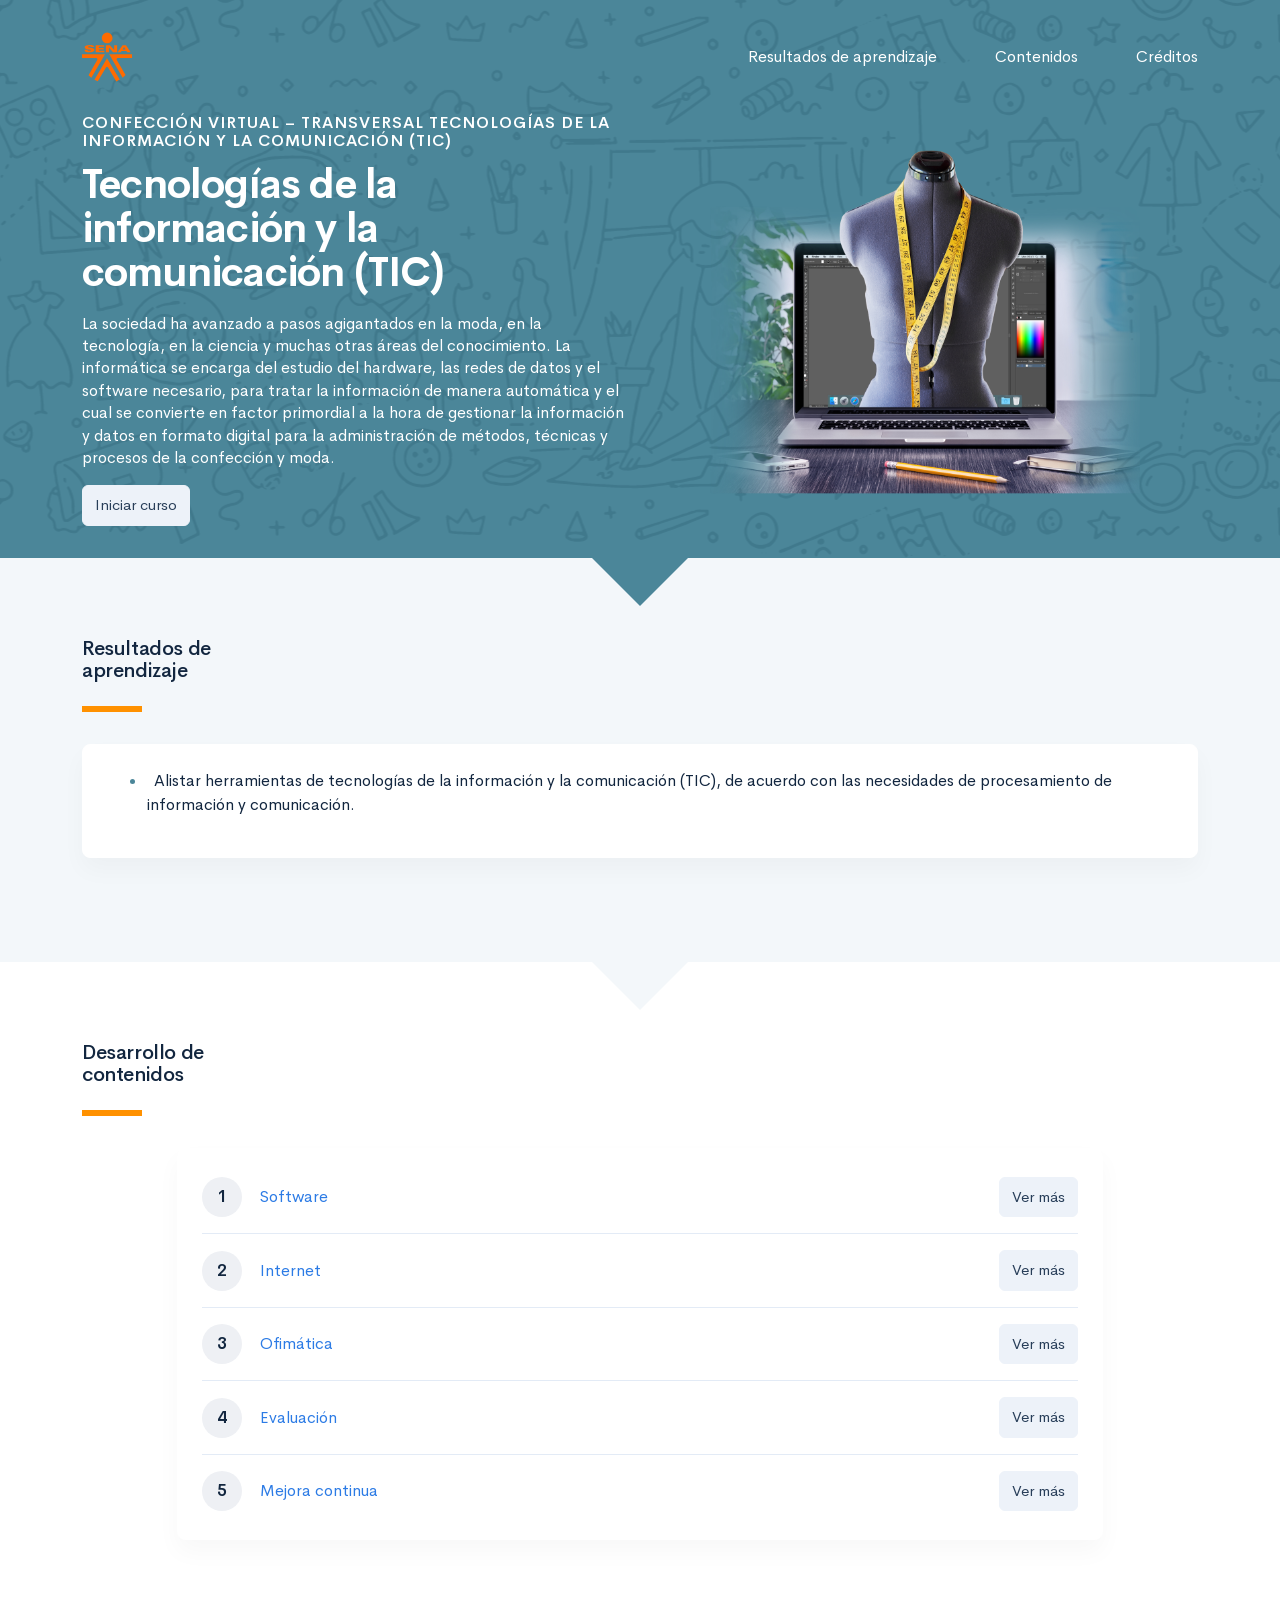
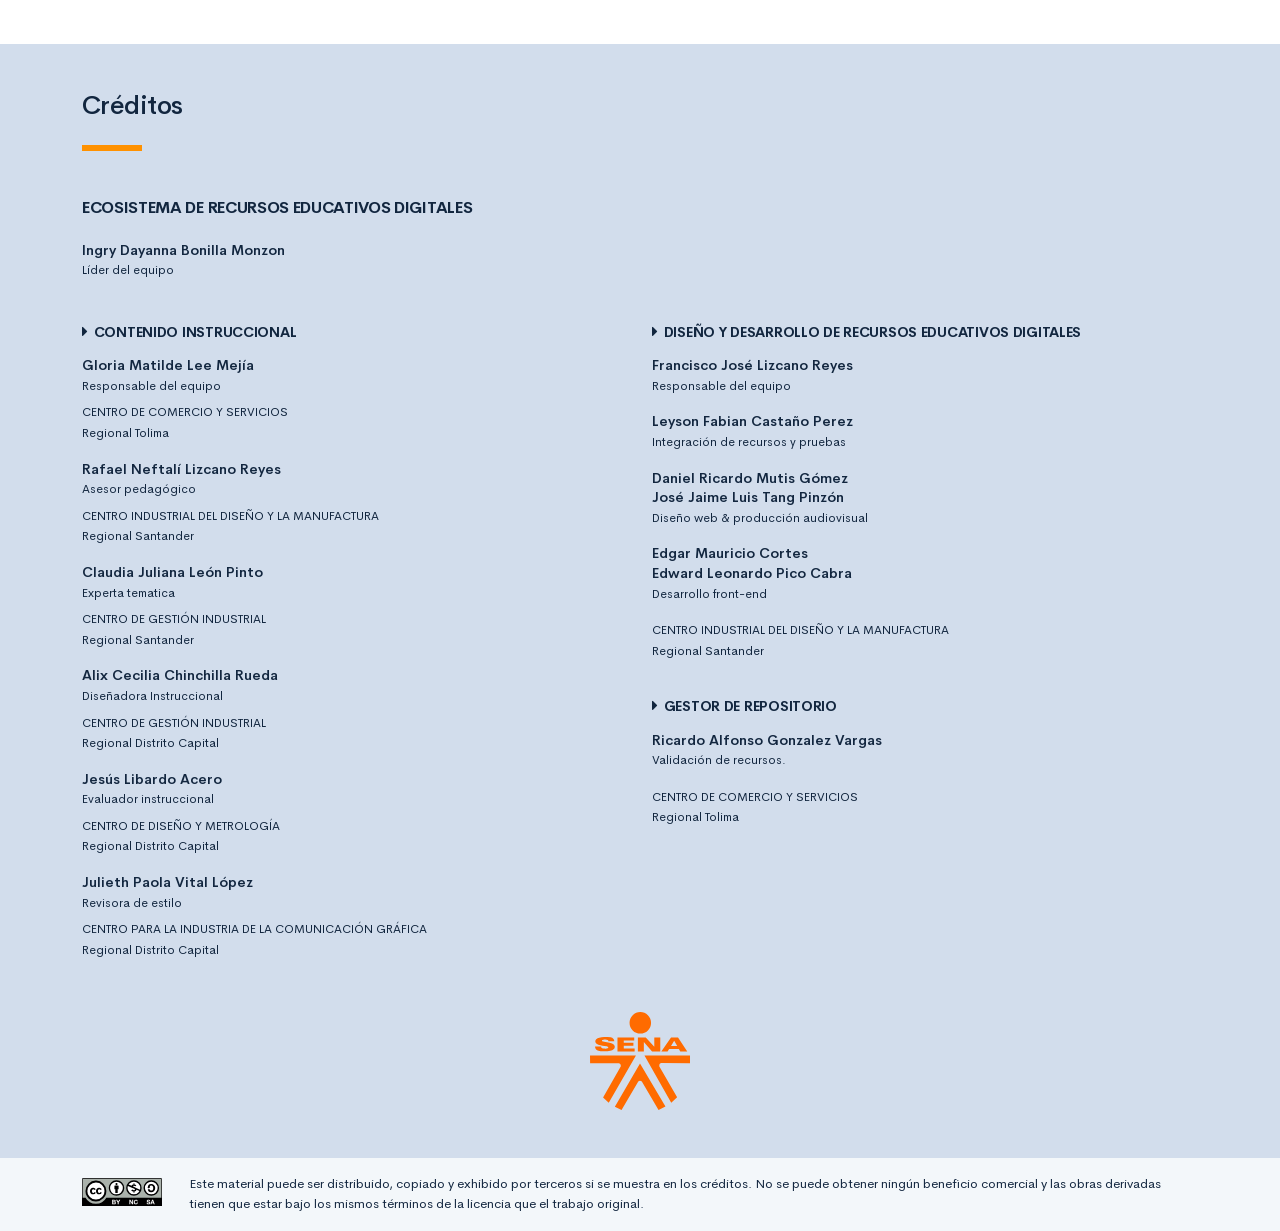
==== public/index.html @ 87447423 "Finaliza cargue de textos." ====
<!DOCTYPE html>
<html lang="es">
    <head>
        <meta charset="UTF-8">
        <meta name="viewport" content="width=device-width, user-scalable=no, initial-scale=1.0, maximum-scale=1.0, minimum-scale=1.0">
        <title>Tecnologías de la información y la comunicación (TIC).</title>
        <meta meta name="description" content="La sociedad ha avanzado a pasos agigantados en la moda, en la tecnología, en la ciencia y muchas otras áreas del conocimiento. La informática se encarga del estudio del hardware, las redes de datos y el software necesario, para tratar la información de manera automática y el cual se convierte en factor primordial a la hora de gestionar la información y datos en formato digital para la administración de métodos, técnicas y procesos de la confección y moda.">
        <link rel="icon" type="image/svg+xml" href="assets/images/logos/senaLogo.svg">
        <link rel="stylesheet" href="assets/fonts/feather/feather.css">
        <link rel="stylesheet" href="assets/fonts/fontawesome/css/font-awesome.css">
        <link href="assets/css/fancybox.css" rel="stylesheet">
        <link href="assets/css/animate.css" rel="stylesheet">
        <link rel="stylesheet" href="assets/css/main.css">
    </head>
    <body class="theme-dark page-header-textura" id="page-home">
        <header class="curso-presentacion page-header" id="CursoPresentacion">
            <div class="page-textura">
                <div class="container">
                    <div class="curso-topbar justify-content-center justify-content-md-between"><a class="curso-topbar__logo"><svg xmlns="http://www.w3.org/2000/svg" width="168.273" height="164.177" viewBox="0 0 168.273 164.177">
                                <path id="SENA_LOGO" data-name="SENA LOGO" d="M85.349,1a18.09,18.09,0,1,0,18.09,18.09h0A18.1,18.1,0,0,0,85.349,1ZM25.617,42.983a33.722,33.722,0,0,0-9.386,1.024,11.156,11.156,0,0,0-5.12,2.56A5.346,5.346,0,0,0,10.086,52.2c.683,1.707,2.56,2.9,4.608,3.584,4.437,1.536,9.386,1.877,13.994,2.731a5.1,5.1,0,0,1,2.389,1.024,1.369,1.369,0,0,1-.683,2.048,9.146,9.146,0,0,1-5.291.683A8.354,8.354,0,0,1,20.5,61.244a1.962,1.962,0,0,1-.853-2.389H9.233A7.663,7.663,0,0,0,10.6,63.463a7.59,7.59,0,0,0,4.267,2.389A28.541,28.541,0,0,0,23.4,66.876,52.426,52.426,0,0,0,35,66.023a11.043,11.043,0,0,0,5.8-2.9,5.358,5.358,0,0,0-1.365-8.533,21.267,21.267,0,0,0-5.8-2.048c-3.072-.683-5.973-1.024-9.045-1.536a9.114,9.114,0,0,1-3.072-.853,1.226,1.226,0,0,1,0-2.219,9.369,9.369,0,0,1,4.437-.683,10.554,10.554,0,0,1,4.608.853A1.877,1.877,0,0,1,31.59,49.81h9.9a5.669,5.669,0,0,0-1.195-3.584A8.875,8.875,0,0,0,35.515,43.5c-3.584-.341-6.827-.512-9.9-.512Zm21.333.683V67.217H75.792V62.1H57.531V57.489H73.744V52.54H57.531V48.786H75.109v-5.12Zm47.615,0H81.253V67.217H91.322V51.346l13.824,15.872h13.824V43.666H108.9v15.7Zm42.495,0L120.676,67.217h10.581l2.56-4.267H150.2l2.389,4.267h11.776l-15.53-23.551ZM142.35,49.3l5.12,8.533h-10.41ZM.7,74.044l.171,12.8L49,86.673c2.389.512,3.925,2.048,3.413,5.8l-29.7,51.711,9.557,9.045L78.01,74.044Zm91.646,0L137.4,152.89l9.9-8.874L117.433,92.3c-.512-3.584.853-5.291,3.413-5.8l48.127.171V74.044ZM84.837,87.185,42.512,159.546l11.264,5.461,28.159-47.615a4.283,4.283,0,0,1,2.9-1.195,4.681,4.681,0,0,1,3.072,1.195l28.159,47.786,11.605-5.973Z" transform="translate(-0.7 -1)" fill="#FF6B00" />
                            </svg>
                        </a><a class="curso-topbar__menubar collapsed btn-menu-responsive d-none" data-toggle="collapse" href="#curso-topbar__nav" aria-expanded="false"><span></span><span></span><span></span></a>
                        <nav class="curso-topbar__nav collapse show d-none d-md-block" id="curso-topbar__nav">
                            <ul class="curso-topbar__list">
                                <li class="curso-topbar__item"><a class="curso-topbar__link" href="#ResultadosAprendizaje"><span class="text-white">Resultados de aprendizaje</span></a></li>
                                <li class="curso-topbar__item"><a class="curso-topbar__link" href="#IndiceTematico"><span class="text-white">Contenidos</span></a></li>
                                <li class="curso-topbar__item"><a class="curso-topbar__link" href="#Creditos"><span class="text-white">Créditos</span></a></li>
                            </ul>
                        </nav>
                    </div>
                    <!--include includes/page-home_header.pug                -->
                    <div class="curso-portada">
                        <div class="row align-items-center">
                            <div class="col-12 col-lg-6">
                                <h3 class="curso-subtitulo" id="curso-titulo-componente">Confección virtual – Transversal Tecnologías de la Información y la Comunicación (TIC)</h3>
                                <h1 class="curso-titulo" id="curso-titulo-tema">Tecnologías de la información y la comunicación (TIC)</h1>
                                <div class="brand-line-primaryOrientar"></div>
                                <p class="curso-descripcion">La sociedad ha avanzado a pasos agigantados en la moda, en la tecnología, en la ciencia y muchas otras áreas del conocimiento. La informática se encarga del estudio del hardware, las redes de datos y el software necesario, para tratar la información de manera automática y el cual se convierte en factor primordial a la hora de gestionar la información y datos en formato digital para la administración de métodos, técnicas y procesos de la confección y moda. </p><a class="curso-btn-iniciar btn btn-light" href="main.html"><span>Iniciar curso</span></a>
                            </div>
                            <div class="col-12 col-lg-6 text-center">
                                <div class="d-none d-lg-block"><img class="curso-imagen" src="assets/images/header/header_media.png" /></div>
                            </div>
                        </div>
                    </div>
                </div>
            </div>
        </header>
        <section class="curso-resultados section bg-base-light" id="ResultadosAprendizaje">
            <div class="container">
                <h2> Resultados de <br>aprendizaje</h2>
                <div class="brand-line-primary"></div>
                <div class="card resultado-item">
                    <div class="card-body">
                        <ul class="bg-color-dark">
                            <li> <span>Alistar herramientas de tecnologías de la información y la comunicación (TIC), de acuerdo con las necesidades de procesamiento de información y comunicación. </span></li>
                        </ul>
                    </div>
                </div>
            </div>
        </section>
        <section class="curso-indice-tematico section" id="IndiceTematico">
            <div class="container">
                <h2>Desarrollo de <br>contenidos</h2>
                <div class="brand-line-primary"></div>
                <div class="row justify-content-center">
                    <div class="col-12 col-sm-10">
                        <div class="card wow flipInX" data-wow-delay=".4s">
                            <div class="card-body">
                                <ul class="list-group list-group-flush list my-n3 nav-temas">
                                    <li class="list-group-item nav-tema-item">
                                        <div class="row align-items-center">
                                            <div class="col-auto">
                                                <div class="avatar avatar-sm"><span class="nav-tema-item__icon avatar-title font-size-lg bg-secondary-soft rounded-circle text-primary font-weight-bold">1</span></div>
                                            </div>
                                            <div class="col ml-n2"><span class="nav-tema-item__titulo"> <a href="main.html#page/software/">Software</a></span></div>
                                            <div class="col-auto"> <a class="btn btn-light nav-tema-item__btn" href="main.html#page/software/">Ver más</a></div>
                                        </div>
                                    </li>
                                    <li class="list-group-item nav-tema-item">
                                        <div class="row align-items-center">
                                            <div class="col-auto">
                                                <div class="avatar avatar-sm"><span class="nav-tema-item__icon avatar-title font-size-lg bg-secondary-soft rounded-circle text-primary font-weight-bold">2</span></div>
                                            </div>
                                            <div class="col ml-n2"><span class="nav-tema-item__titulo"> <a href="main.html#page/internet/">Internet</a></span></div>
                                            <div class="col-auto"> <a class="btn btn-light nav-tema-item__btn" href="main.html#page/internet/">Ver más</a></div>
                                        </div>
                                    </li>
                                    <li class="list-group-item nav-tema-item">
                                        <div class="row align-items-center">
                                            <div class="col-auto">
                                                <div class="avatar avatar-sm"><span class="nav-tema-item__icon avatar-title font-size-lg bg-secondary-soft rounded-circle text-primary font-weight-bold">3</span></div>
                                            </div>
                                            <div class="col ml-n2"><span class="nav-tema-item__titulo"> <a href="main.html#page/ofimatica/">Ofimática</a></span></div>
                                            <div class="col-auto"> <a class="btn btn-light nav-tema-item__btn" href="main.html#page/ofimatica/">Ver más</a></div>
                                        </div>
                                    </li>
                                    <li class="list-group-item nav-tema-item">
                                        <div class="row align-items-center">
                                            <div class="col-auto">
                                                <div class="avatar avatar-sm"><span class="nav-tema-item__icon avatar-title font-size-lg bg-secondary-soft rounded-circle text-primary font-weight-bold">4</span></div>
                                            </div>
                                            <div class="col ml-n2"><span class="nav-tema-item__titulo"> <a href="main.html#page/evaluacion/">Evaluación</a></span></div>
                                            <div class="col-auto"> <a class="btn btn-light nav-tema-item__btn" href="main.html#page/evaluacion/">Ver más</a></div>
                                        </div>
                                    </li>
                                    <li class="list-group-item nav-tema-item">
                                        <div class="row align-items-center">
                                            <div class="col-auto">
                                                <div class="avatar avatar-sm"><span class="nav-tema-item__icon avatar-title font-size-lg bg-secondary-soft rounded-circle text-primary font-weight-bold">5</span></div>
                                            </div>
                                            <div class="col ml-n2"><span class="nav-tema-item__titulo"> <a href="main.html#page/mejora/">Mejora continua</a></span></div>
                                            <div class="col-auto"> <a class="btn btn-light nav-tema-item__btn" href="main.html#page/mejora/">Ver más</a></div>
                                        </div>
                                    </li>
                                </ul>
                            </div>
                        </div>
                    </div>
                </div>
            </div>
        </section>
        <footer class="footer" id="Creditos">
            <div class="container">
                <h1>Créditos</h1>
                <div class="brand-line-primary"></div>
                <div class="row">
                    <div class="col-12 col-md-5">
                        <h3 class="footer-subtitulo mb-4">ECOSISTEMA DE RECURSOS EDUCATIVOS DIGITALES</h3>
                        <p class="footer-texto mb-2"><strong>Ingry Dayanna Bonilla Monzon</strong><br /><span class="text-small">Líder del equipo</span></p>
                    </div>
                </div>
                <div class="row mt-5">
                    <div class="col-12 col-md-6">
                        <h4 class="footer-subtitulo-2 mt-0">
                            <div class="fa fa-caret-right mr-2"></div>Contenido Instruccional
                        </h4>
                        <p class="footer-texto mb-2"><strong>Gloria Matilde Lee Mejía </strong><br /><span class="text-small">Responsable del equipo</span></p>
                        <p class="footer-texto"><span class="text-small text-uppercase">Centro de Comercio y Servicios</span><br /><span class="text-small">Regional Tolima</span></p>
                        <p class="footer-texto mb-2"><strong>Rafael Neftalí Lizcano Reyes</strong><br /><span class="text-small">Asesor pedagógico<br /></span></p>
                        <p class="footer-texto"><span class="text-small text-uppercase">CENTRO INDUSTRIAL DEL DISEÑO Y LA MANUFACTURA</span><br /><span class="text-small">Regional Santander</span></p>
                        <p class="footer-texto mb-2"><strong>Claudia Juliana León Pinto</strong><br /><span class="text-small">Experta tematica<br /></span></p>
                        <p class="footer-texto"><span class="text-small text-uppercase">Centro de Gestión Industrial</span><br /><span class="text-small">Regional Santander</span></p>
                        <p class="footer-texto mb-2"><strong>Alix Cecilia Chinchilla Rueda</strong><br /><span class="text-small">Diseñadora Instruccional <br /></span></p>
                        <p class="footer-texto"><span class="text-small text-uppercase">Centro de Gestión Industrial</span><br /><span class="text-small">Regional Distrito Capital</span></p>
                        <p class="footer-texto mb-2"><strong>Jesús Libardo Acero</strong><br /><span class="text-small">Evaluador instruccional<br /></span></p>
                        <p class="footer-texto"><span class="text-small text-uppercase">Centro de Diseño y metrología</span><br /><span class="text-small">Regional Distrito Capital</span></p>
                        <p class="footer-texto mb-2"><strong>Julieth Paola Vital López</strong><br /><span class="text-small">Revisora de estilo<br /></span></p>
                        <p class="footer-texto"><span class="text-small text-uppercase">Centro para la Industria de la Comunicación Gráfica</span><br /><span class="text-small">Regional Distrito Capital</span></p>
                    </div>
                    <div class="col-12 col-md-6">
                        <h4 class="footer-subtitulo-2 mt-0">
                            <div class="fa fa-caret-right mr-2"></div>Diseño y desarrollo de recursos educativos digitales
                        </h4>
                        <p class="footer-texto"><strong>Francisco José Lizcano Reyes </strong><br /><span class="text-small">Responsable del equipo<br /></span></p>
                        <p class="footer-texto"><strong>Leyson Fabian Castaño Perez</strong><br /><span class="text-small">Integración de recursos y pruebas<br /></span></p>
                        <p class="footer-texto"><strong>Daniel Ricardo Mutis Gómez</strong><br />
                            <strong>José Jaime Luis Tang Pinzón</strong><br /><span class="text-small">Diseño web & producción audiovisual<br /></span></p>
                        <p class="footer-texto"><strong>Edgar Mauricio Cortes</strong><br />
                            <strong>Edward Leonardo Pico Cabra</strong><br /><span class="text-small">Desarrollo front-end<br /></span></p>
                        <p class="footer-texto"><span class="text-small text-uppercase">CENTRO INDUSTRIAL DEL DISEÑO Y LA MANUFACTURA</span><br /><span class="text-small">Regional Santander</span></p>
                        <h4 class="footer-subtitulo-2 mt-5">
                            <div class="fa fa-caret-right mr-2"></div>Gestor de repositorio
                        </h4>
                        <p class="footer-texto"><strong>Ricardo Alfonso Gonzalez Vargas</strong><br /><span class="text-small">Validación de recursos.<br /></span></p>
                        <p class="footer-texto"><span class="text-small text-uppercase">Centro de comercio y servicios</span><br /><span class="text-small">Regional Tolima</span></p>
                    </div>
                </div>
                <div class="row justify-content-center align-items-center mt-5"><img src="assets/images/logos/senaLogo.svg" style="max-width:100px" /></div>
            </div>
        </footer>
        <section id="cc">
            <div class="container">
                <div class="d-flex flex-column flex-sm-row"><span class="pr-3"><i class="icon cc"></i></span><span>Este material puede ser distribuido, copiado y exhibido por terceros si se muestra en los créditos. No se puede obtener ningún beneficio comercial y las obras derivadas tienen que estar bajo los mismos términos de la licencia que el trabajo original.</span></div>
            </div>
        </section>
        <script src="assets/js/vendor.js"></script>
        <script src="assets/js/global.js"> </script>
        <script src="assets/js/pages.js"></script>
    </body>
</html>
---- public/assets/fonts/feather/feather.css ----
@font-face {
  font-family: 'Feather';
  src:
    url('fonts/Feather.ttf?sdxovp') format('truetype'),
    url('fonts/Feather.woff?sdxovp') format('woff'),
    url('fonts/Feather.svg?sdxovp#Feather') format('svg');
  font-weight: normal;
  font-style: normal;
}

.fe {
  /* use !important to prevent issues with browser extensions that change fonts */
  font-family: 'Feather' !important;
  speak: none;
  font-style: normal;
  font-weight: normal;
  font-variant: normal;
  text-transform: none;
  line-height: 1;

  /* Better Font Rendering =========== */
  -webkit-font-smoothing: antialiased;
  -moz-osx-font-smoothing: grayscale;
}

.fe-activity:before {
  content: "\e900";
}
.fe-airplay:before {
  content: "\e901";
}
.fe-alert-circle:before {
  content: "\e902";
}
.fe-alert-octagon:before {
  content: "\e903";
}
.fe-alert-triangle:before {
  content: "\e904";
}
.fe-align-center:before {
  content: "\e905";
}
.fe-align-justify:before {
  content: "\e906";
}
.fe-align-left:before {
  content: "\e907";
}
.fe-align-right:before {
  content: "\e908";
}
.fe-anchor:before {
  content: "\e909";
}
.fe-aperture:before {
  content: "\e90a";
}
.fe-archive:before {
  content: "\e90b";
}
.fe-arrow-down:before {
  content: "\e90c";
}
.fe-arrow-down-circle:before {
  content: "\e90d";
}
.fe-arrow-down-left:before {
  content: "\e90e";
}
.fe-arrow-down-right:before {
  content: "\e90f";
}
.fe-arrow-left:before {
  content: "\e910";
}
.fe-arrow-left-circle:before {
  content: "\e911";
}
.fe-arrow-right:before {
  content: "\e912";
}
.fe-arrow-right-circle:before {
  content: "\e913";
}
.fe-arrow-up:before {
  content: "\e914";
}
.fe-arrow-up-circle:before {
  content: "\e915";
}
.fe-arrow-up-left:before {
  content: "\e916";
}
.fe-arrow-up-right:before {
  content: "\e917";
}
.fe-at-sign:before {
  content: "\e918";
}
.fe-award:before {
  content: "\e919";
}
.fe-bar-chart:before {
  content: "\e91a";
}
.fe-bar-chart-2:before {
  content: "\e91b";
}
.fe-battery:before {
  content: "\e91c";
}
.fe-battery-charging:before {
  content: "\e91d";
}
.fe-bell:before {
  content: "\e91e";
}
.fe-bell-off:before {
  content: "\e91f";
}
.fe-bluetooth:before {
  content: "\e920";
}
.fe-bold:before {
  content: "\e921";
}
.fe-book:before {
  content: "\e922";
}
.fe-book-open:before {
  content: "\e923";
}
.fe-bookmark:before {
  content: "\e924";
}
.fe-box:before {
  content: "\e925";
}
.fe-briefcase:before {
  content: "\e926";
}
.fe-calendar:before {
  content: "\e927";
}
.fe-camera:before {
  content: "\e928";
}
.fe-camera-off:before {
  content: "\e929";
}
.fe-cast:before {
  content: "\e92a";
}
.fe-check:before {
  content: "\e92b";
}
.fe-check-circle:before {
  content: "\e92c";
}
.fe-check-square:before {
  content: "\e92d";
}
.fe-chevron-down:before {
  content: "\e92e";
}
.fe-chevron-left:before {
  content: "\e92f";
}
.fe-chevron-right:before {
  content: "\e930";
}
.fe-chevron-up:before {
  content: "\e931";
}
.fe-chevrons-down:before {
  content: "\e932";
}
.fe-chevrons-left:before {
  content: "\e933";
}
.fe-chevrons-right:before {
  content: "\e934";
}
.fe-chevrons-up:before {
  content: "\e935";
}
.fe-chrome:before {
  content: "\e936";
}
.fe-circle:before {
  content: "\e937";
}
.fe-clipboard:before {
  content: "\e938";
}
.fe-clock:before {
  content: "\e939";
}
.fe-cloud:before {
  content: "\e93a";
}
.fe-cloud-drizzle:before {
  content: "\e93b";
}
.fe-cloud-lightning:before {
  content: "\e93c";
}
.fe-cloud-off:before {
  content: "\e93d";
}
.fe-cloud-rain:before {
  content: "\e93e";
}
.fe-cloud-snow:before {
  content: "\e93f";
}
.fe-code:before {
  content: "\e940";
}
.fe-codepen:before {
  content: "\e941";
}
.fe-command:before {
  content: "\e942";
}
.fe-compass:before {
  content: "\e943";
}
.fe-copy:before {
  content: "\e944";
}
.fe-corner-down-left:before {
  content: "\e945";
}
.fe-corner-down-right:before {
  content: "\e946";
}
.fe-corner-left-down:before {
  content: "\e947";
}
.fe-corner-left-up:before {
  content: "\e948";
}
.fe-corner-right-down:before {
  content: "\e949";
}
.fe-corner-right-up:before {
  content: "\e94a";
}
.fe-corner-up-left:before {
  content: "\e94b";
}
.fe-corner-up-right:before {
  content: "\e94c";
}
.fe-cpu:before {
  content: "\e94d";
}
.fe-credit-card:before {
  content: "\e94e";
}
.fe-crop:before {
  content: "\e94f";
}
.fe-crosshair:before {
  content: "\e950";
}
.fe-database:before {
  content: "\e951";
}
.fe-delete:before {
  content: "\e952";
}
.fe-disc:before {
  content: "\e953";
}
.fe-dollar-sign:before {
  content: "\e954";
}
.fe-download:before {
  content: "\e955";
}
.fe-download-cloud:before {
  content: "\e956";
}
.fe-droplet:before {
  content: "\e957";
}
.fe-edit:before {
  content: "\e958";
}
.fe-edit-2:before {
  content: "\e959";
}
.fe-edit-3:before {
  content: "\e95a";
}
.fe-external-link:before {
  content: "\e95b";
}
.fe-eye:before {
  content: "\e95c";
}
.fe-eye-off:before {
  content: "\e95d";
}
.fe-facebook:before {
  content: "\e95e";
}
.fe-fast-forward:before {
  content: "\e95f";
}
.fe-feather:before {
  content: "\e960";
}
.fe-file:before {
  content: "\e961";
}
.fe-file-minus:before {
  content: "\e962";
}
.fe-file-plus:before {
  content: "\e963";
}
.fe-file-text:before {
  content: "\e964";
}
.fe-film:before {
  content: "\e965";
}
.fe-filter:before {
  content: "\e966";
}
.fe-flag:before {
  content: "\e967";
}
.fe-folder:before {
  content: "\e968";
}
.fe-folder-minus:before {
  content: "\e969";
}
.fe-folder-plus:before {
  content: "\e96a";
}
.fe-gift:before {
  content: "\e96b";
}
.fe-git-branch:before {
  content: "\e96c";
}
.fe-git-commit:before {
  content: "\e96d";
}
.fe-git-merge:before {
  content: "\e96e";
}
.fe-git-pull-request:before {
  content: "\e96f";
}
.fe-github:before {
  content: "\e970";
}
.fe-gitlab:before {
  content: "\e971";
}
.fe-globe:before {
  content: "\e972";
}
.fe-grid:before {
  content: "\e973";
}
.fe-hard-drive:before {
  content: "\e974";
}
.fe-hash:before {
  content: "\e975";
}
.fe-headphones:before {
  content: "\e976";
}
.fe-heart:before {
  content: "\e977";
}
.fe-help-circle:before {
  content: "\e978";
}
.fe-home:before {
  content: "\e979";
}
.fe-image:before {
  content: "\e97a";
}
.fe-inbox:before {
  content: "\e97b";
}
.fe-info:before {
  content: "\e97c";
}
.fe-instagram:before {
  content: "\e97d";
}
.fe-italic:before {
  content: "\e97e";
}
.fe-layers:before {
  content: "\e97f";
}
.fe-layout:before {
  content: "\e980";
}
.fe-life-buoy:before {
  content: "\e981";
}
.fe-link:before {
  content: "\e982";
}
.fe-link-2:before {
  content: "\e983";
}
.fe-linkedin:before {
  content: "\e984";
}
.fe-list:before {
  content: "\e985";
}
.fe-loader:before {
  content: "\e986";
}
.fe-lock:before {
  content: "\e987";
}
.fe-log-in:before {
  content: "\e988";
}
.fe-log-out:before {
  content: "\e989";
}
.fe-mail:before {
  content: "\e98a";
}
.fe-map:before {
  content: "\e98b";
}
.fe-map-pin:before {
  content: "\e98c";
}
.fe-maximize:before {
  content: "\e98d";
}
.fe-maximize-2:before {
  content: "\e98e";
}
.fe-menu:before {
  content: "\e98f";
}
.fe-message-circle:before {
  content: "\e990";
}
.fe-message-square:before {
  content: "\e991";
}
.fe-mic:before {
  content: "\e992";
}
.fe-mic-off:before {
  content: "\e993";
}
.fe-minimize:before {
  content: "\e994";
}
.fe-minimize-2:before {
  content: "\e995";
}
.fe-minus:before {
  content: "\e996";
}
.fe-minus-circle:before {
  content: "\e997";
}
.fe-minus-square:before {
  content: "\e998";
}
.fe-monitor:before {
  content: "\e999";
}
.fe-moon:before {
  content: "\e99a";
}
.fe-more-horizontal:before {
  content: "\e99b";
}
.fe-more-vertical:before {
  content: "\e99c";
}
.fe-move:before {
  content: "\e99d";
}
.fe-music:before {
  content: "\e99e";
}
.fe-navigation:before {
  content: "\e99f";
}
.fe-navigation-2:before {
  content: "\e9a0";
}
.fe-octagon:before {
  content: "\e9a1";
}
.fe-package:before {
  content: "\e9a2";
}
.fe-paperclip:before {
  content: "\e9a3";
}
.fe-pause:before {
  content: "\e9a4";
}
.fe-pause-circle:before {
  content: "\e9a5";
}
.fe-percent:before {
  content: "\e9a6";
}
.fe-phone:before {
  content: "\e9a7";
}
.fe-phone-call:before {
  content: "\e9a8";
}
.fe-phone-forwarded:before {
  content: "\e9a9";
}
.fe-phone-incoming:before {
  content: "\e9aa";
}
.fe-phone-missed:before {
  content: "\e9ab";
}
.fe-phone-off:before {
  content: "\e9ac";
}
.fe-phone-outgoing:before {
  content: "\e9ad";
}
.fe-pie-chart:before {
  content: "\e9ae";
}
.fe-play:before {
  content: "\e9af";
}
.fe-play-circle:before {
  content: "\e9b0";
}
.fe-plus:before {
  content: "\e9b1";
}
.fe-plus-circle:before {
  content: "\e9b2";
}
.fe-plus-square:before {
  content: "\e9b3";
}
.fe-pocket:before {
  content: "\e9b4";
}
.fe-power:before {
  content: "\e9b5";
}
.fe-printer:before {
  content: "\e9b6";
}
.fe-radio:before {
  content: "\e9b7";
}
.fe-refresh-ccw:before {
  content: "\e9b8";
}
.fe-refresh-cw:before {
  content: "\e9b9";
}
.fe-repeat:before {
  content: "\e9ba";
}
.fe-rewind:before {
  content: "\e9bb";
}
.fe-rotate-ccw:before {
  content: "\e9bc";
}
.fe-rotate-cw:before {
  content: "\e9bd";
}
.fe-rss:before {
  content: "\e9be";
}
.fe-save:before {
  content: "\e9bf";
}
.fe-scissors:before {
  content: "\e9c0";
}
.fe-search:before {
  content: "\e9c1";
}
.fe-send:before {
  content: "\e9c2";
}
.fe-server:before {
  content: "\e9c3";
}
.fe-settings:before {
  content: "\e9c4";
}
.fe-share:before {
  content: "\e9c5";
}
.fe-share-2:before {
  content: "\e9c6";
}
.fe-shield:before {
  content: "\e9c7";
}
.fe-shield-off:before {
  content: "\e9c8";
}
.fe-shopping-bag:before {
  content: "\e9c9";
}
.fe-shopping-cart:before {
  content: "\e9ca";
}
.fe-shuffle:before {
  content: "\e9cb";
}
.fe-sidebar:before {
  content: "\e9cc";
}
.fe-skip-back:before {
  content: "\e9cd";
}
.fe-skip-forward:before {
  content: "\e9ce";
}
.fe-slack:before {
  content: "\e9cf";
}
.fe-slash:before {
  content: "\e9d0";
}
.fe-sliders:before {
  content: "\e9d1";
}
.fe-smartphone:before {
  content: "\e9d2";
}
.fe-speaker:before {
  content: "\e9d3";
}
.fe-square:before {
  content: "\e9d4";
}
.fe-star:before {
  content: "\e9d5";
}
.fe-stop-circle:before {
  content: "\e9d6";
}
.fe-sun:before {
  content: "\e9d7";
}
.fe-sunrise:before {
  content: "\e9d8";
}
.fe-sunset:before {
  content: "\e9d9";
}
.fe-tablet:before {
  content: "\e9da";
}
.fe-tag:before {
  content: "\e9db";
}
.fe-target:before {
  content: "\e9dc";
}
.fe-terminal:before {
  content: "\e9dd";
}
.fe-thermometer:before {
  content: "\e9de";
}
.fe-thumbs-down:before {
  content: "\e9df";
}
.fe-thumbs-up:before {
  content: "\e9e0";
}
.fe-toggle-left:before {
  content: "\e9e1";
}
.fe-toggle-right:before {
  content: "\e9e2";
}
.fe-trash:before {
  content: "\e9e3";
}
.fe-trash-2:before {
  content: "\e9e4";
}
.fe-trending-down:before {
  content: "\e9e5";
}
.fe-trending-up:before {
  content: "\e9e6";
}
.fe-triangle:before {
  content: "\e9e7";
}
.fe-truck:before {
  content: "\e9e8";
}
.fe-tv:before {
  content: "\e9e9";
}
.fe-twitter:before {
  content: "\e9ea";
}
.fe-type:before {
  content: "\e9eb";
}
.fe-umbrella:before {
  content: "\e9ec";
}
.fe-underline:before {
  content: "\e9ed";
}
.fe-unlock:before {
  content: "\e9ee";
}
.fe-upload:before {
  content: "\e9ef";
}
.fe-upload-cloud:before {
  content: "\e9f0";
}
.fe-user:before {
  content: "\e9f1";
}
.fe-user-check:before {
  content: "\e9f2";
}
.fe-user-minus:before {
  content: "\e9f3";
}
.fe-user-plus:before {
  content: "\e9f4";
}
.fe-user-x:before {
  content: "\e9f5";
}
.fe-users:before {
  content: "\e9f6";
}
.fe-video:before {
  content: "\e9f7";
}
.fe-video-off:before {
  content: "\e9f8";
}
.fe-voicemail:before {
  content: "\e9f9";
}
.fe-volume:before {
  content: "\e9fa";
}
.fe-volume-1:before {
  content: "\e9fb";
}
.fe-volume-2:before {
  content: "\e9fc";
}
.fe-volume-x:before {
  content: "\e9fd";
}
.fe-watch:before {
  content: "\e9fe";
}
.fe-wifi:before {
  content: "\e9ff";
}
.fe-wifi-off:before {
  content: "\ea00";
}
.fe-wind:before {
  content: "\ea01";
}
.fe-x:before {
  content: "\ea02";
}
.fe-x-circle:before {
  content: "\ea03";
}
.fe-x-square:before {
  content: "\ea04";
}
.fe-youtube:before {
  content: "\ea05";
}
.fe-zap:before {
  content: "\ea06";
}
.fe-zap-off:before {
  content: "\ea07";
}
.fe-zoom-in:before {
  content: "\ea08";
}
.fe-zoom-out:before {
  content: "\ea09";
}
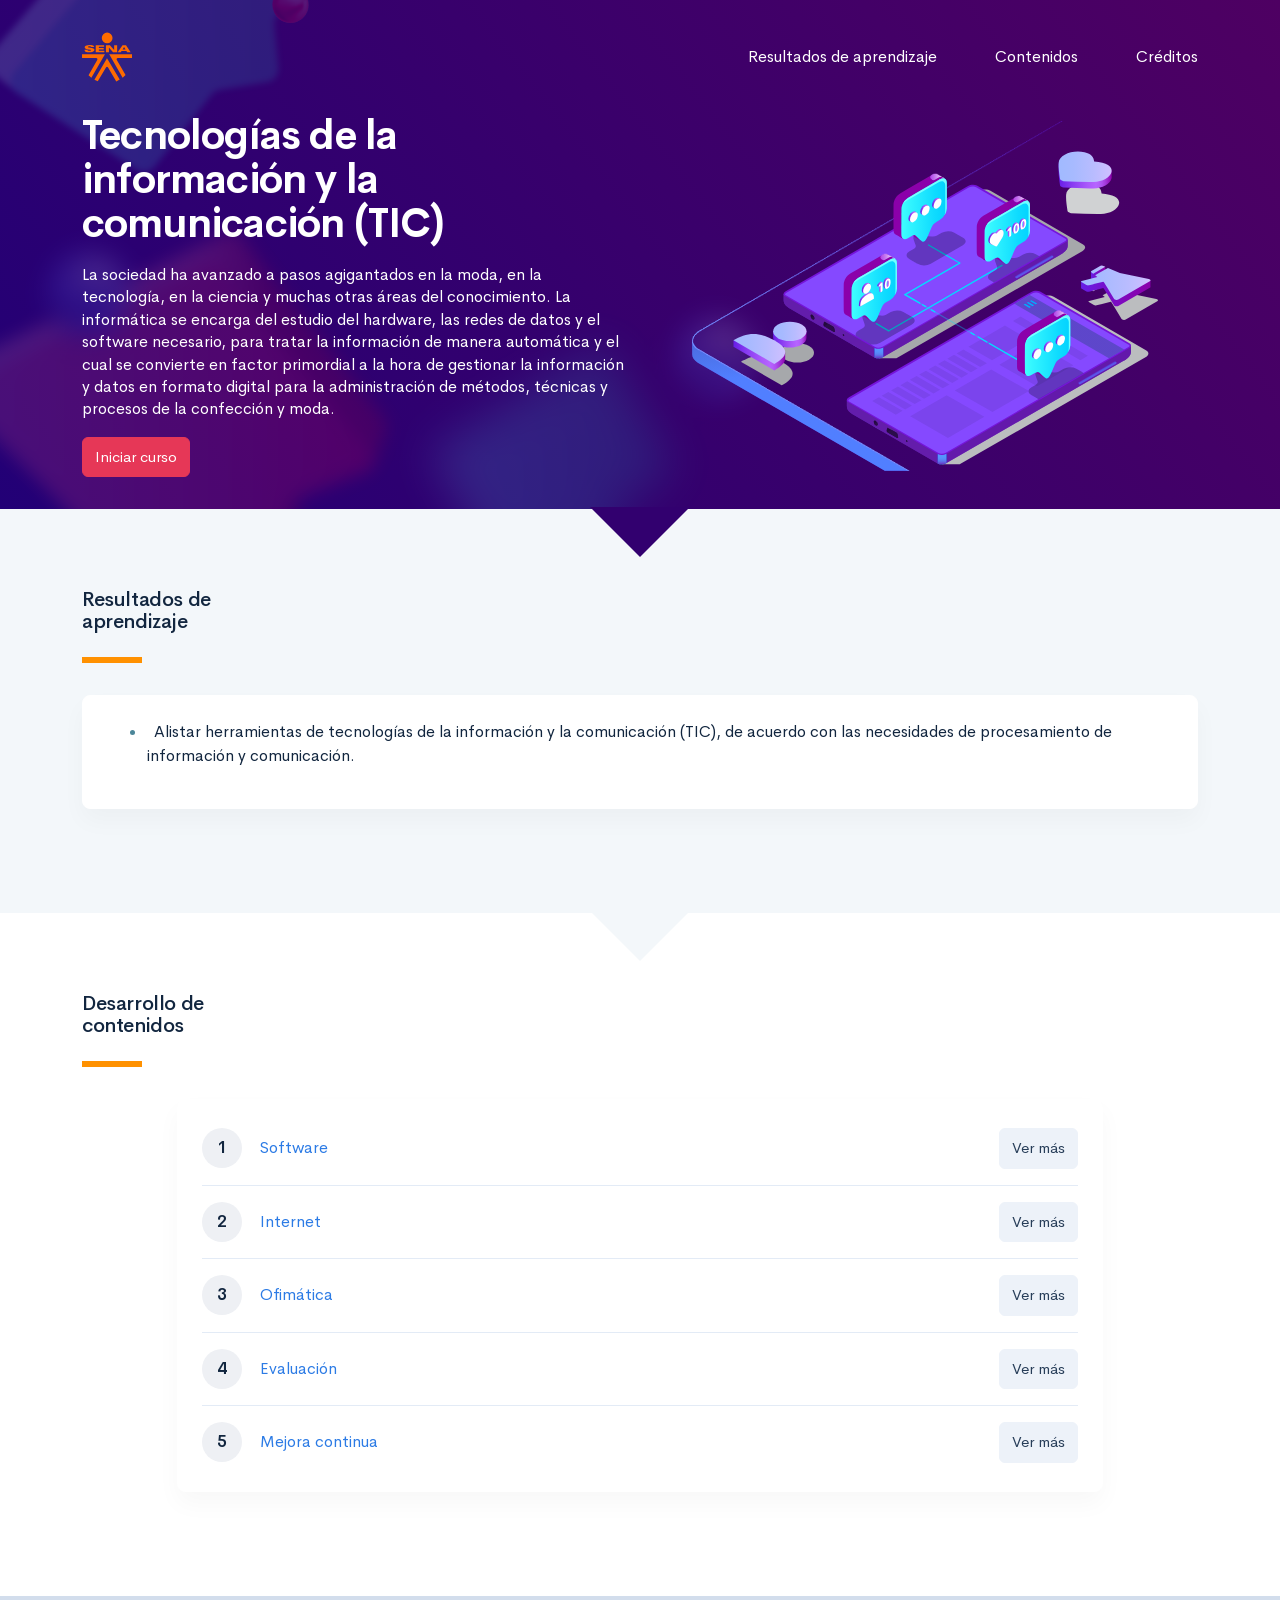
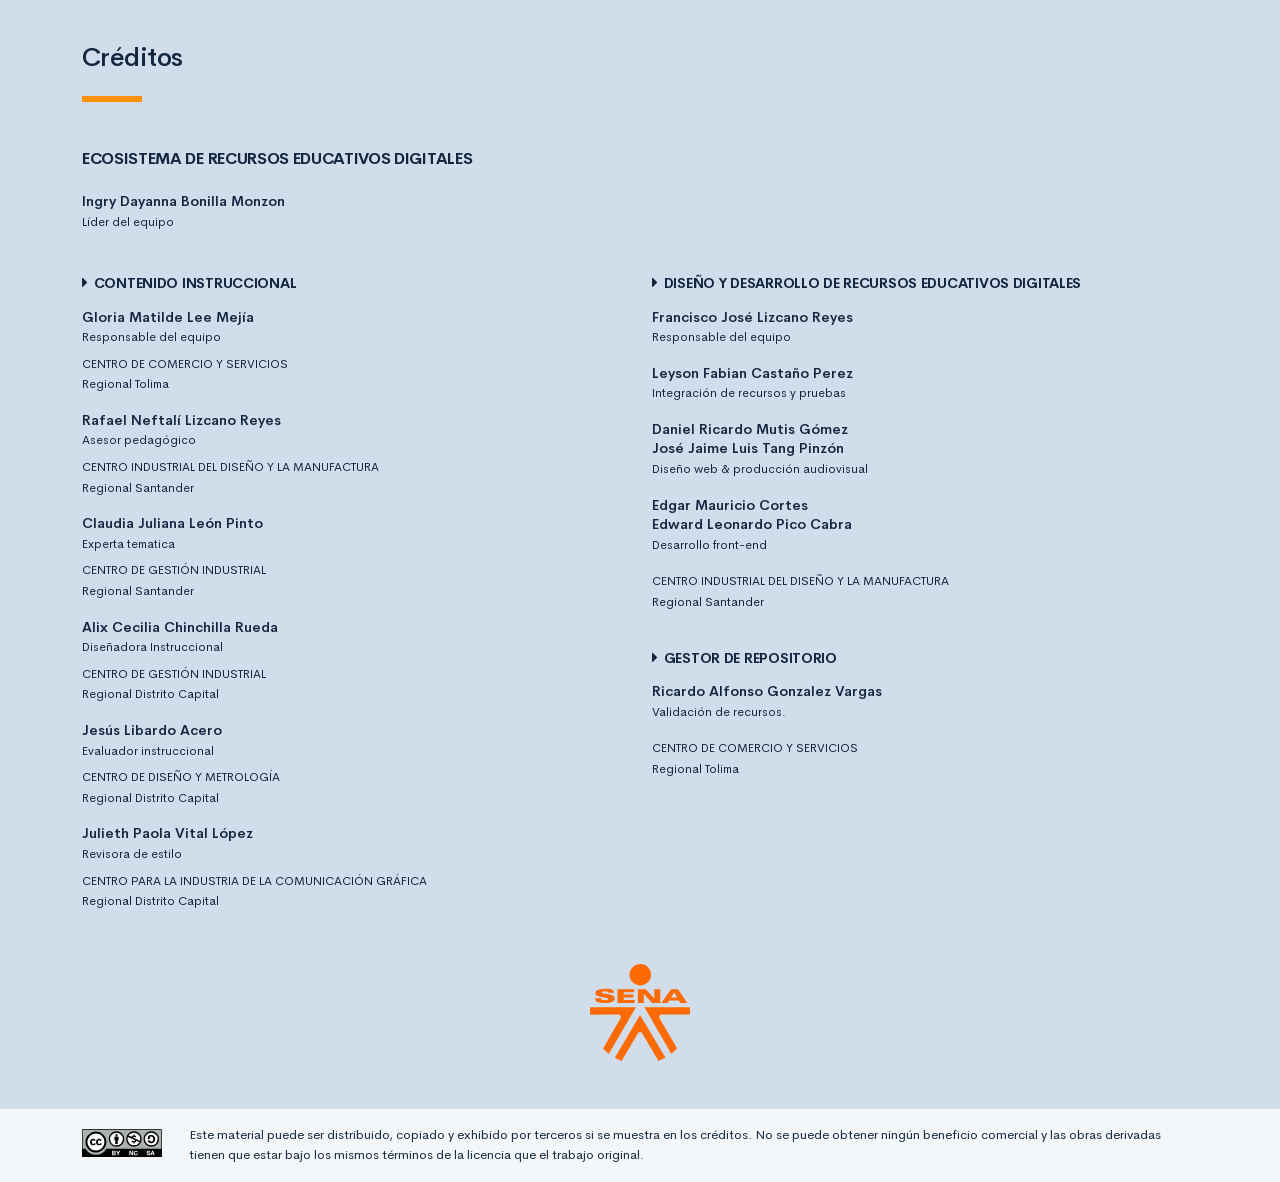
==== commit 068f6f8b: "Ajuste Banner" ====
--- a/public/index.html
+++ b/public/index.html
@@ -32,13 +32,12 @@
                     <div class="curso-portada">
                         <div class="row align-items-center">
                             <div class="col-12 col-lg-6">
-                                <h3 class="curso-subtitulo" id="curso-titulo-componente">Confección virtual – Transversal Tecnologías de la Información y la Comunicación (TIC)</h3>
                                 <h1 class="curso-titulo" id="curso-titulo-tema">Tecnologías de la información y la comunicación (TIC)</h1>
                                 <div class="brand-line-primaryOrientar"></div>
-                                <p class="curso-descripcion">La sociedad ha avanzado a pasos agigantados en la moda, en la tecnología, en la ciencia y muchas otras áreas del conocimiento. La informática se encarga del estudio del hardware, las redes de datos y el software necesario, para tratar la información de manera automática y el cual se convierte en factor primordial a la hora de gestionar la información y datos en formato digital para la administración de métodos, técnicas y procesos de la confección y moda. </p><a class="curso-btn-iniciar btn btn-light" href="main.html"><span>Iniciar curso</span></a>
+                                <p class="curso-descripcion">La sociedad ha avanzado a pasos agigantados en la moda, en la tecnología, en la ciencia y muchas otras áreas del conocimiento. La informática se encarga del estudio del hardware, las redes de datos y el software necesario, para tratar la información de manera automática y el cual se convierte en factor primordial a la hora de gestionar la información y datos en formato digital para la administración de métodos, técnicas y procesos de la confección y moda. </p><a class="curso-btn-iniciar btn btn-danger" href="main.html"><span>Iniciar curso</span></a>
                             </div>
                             <div class="col-12 col-lg-6 text-center">
-                                <div class="d-none d-lg-block"><img class="curso-imagen" src="assets/images/header/header_media.png" /></div>
+                                <div class="d-none d-lg-block"><img class="curso-imagen" src="assets/images/header/header_media.svg" /></div>
                             </div>
                         </div>
                     </div>
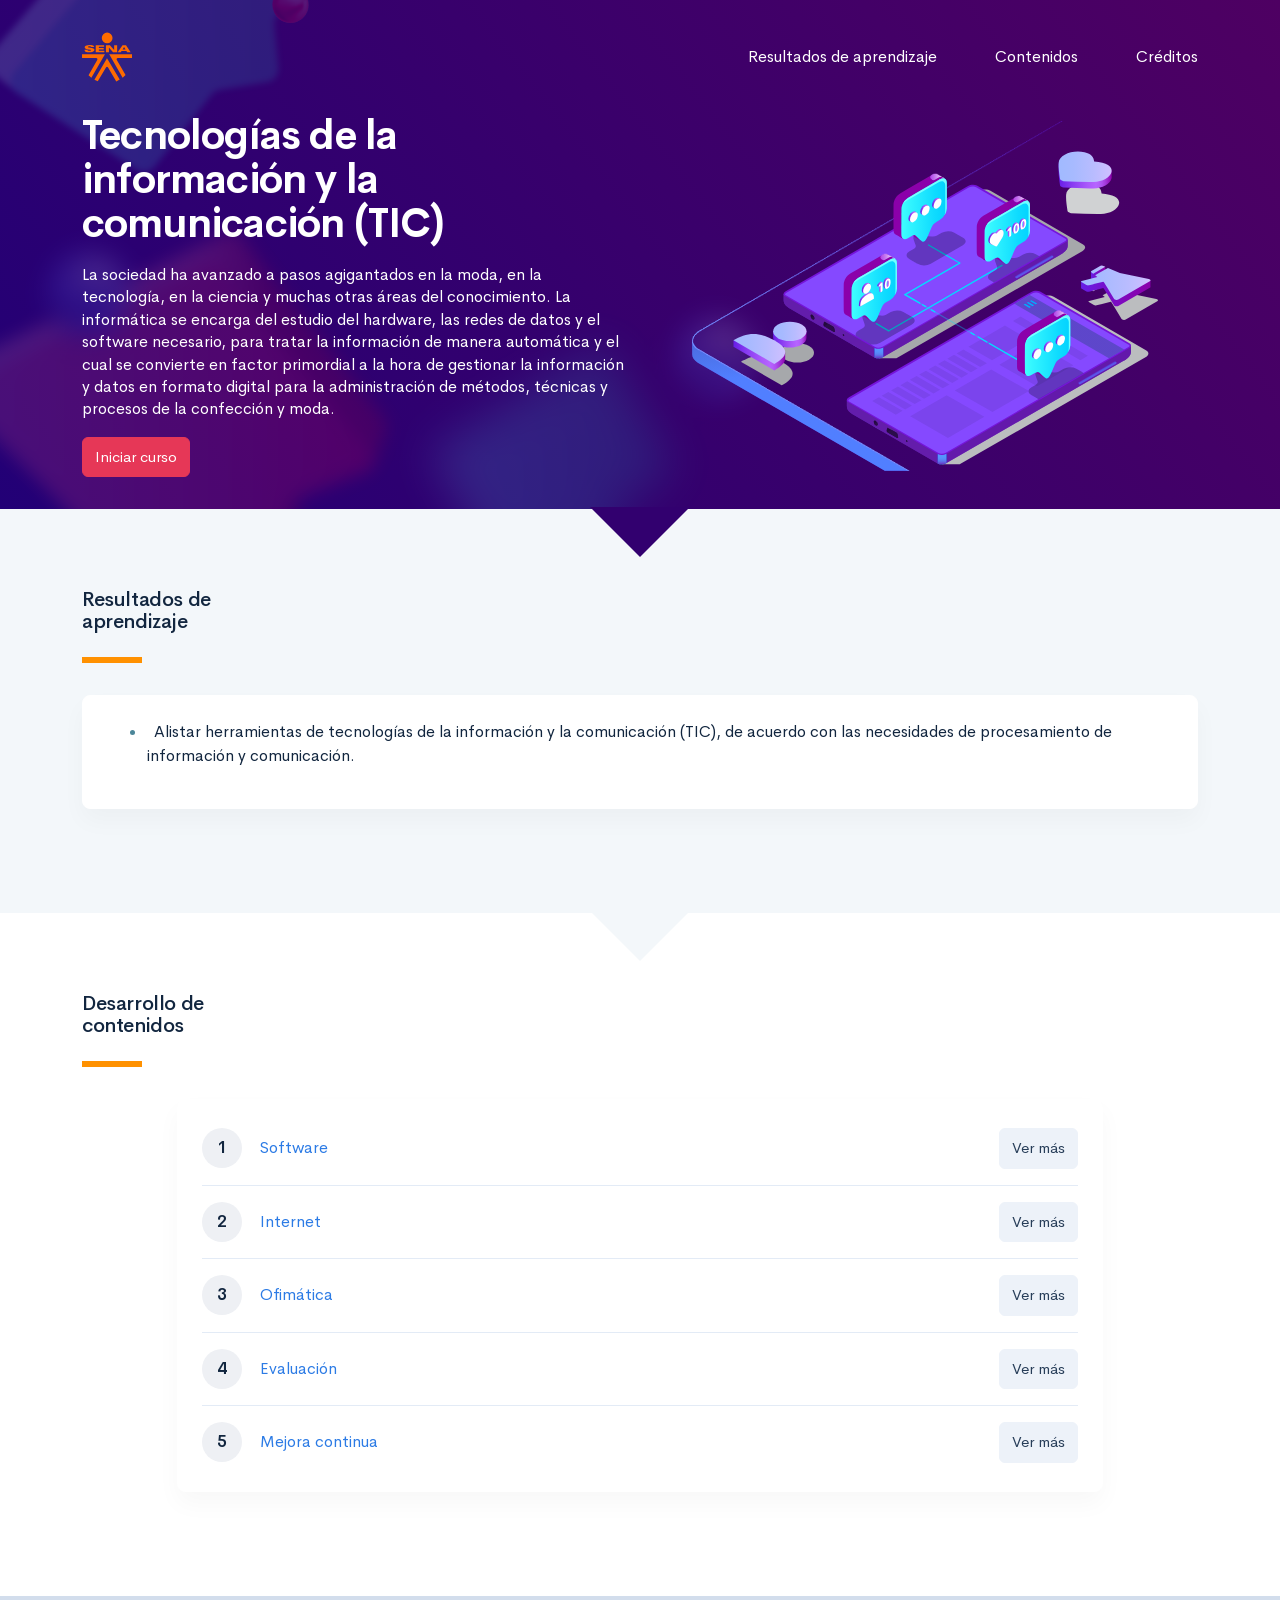
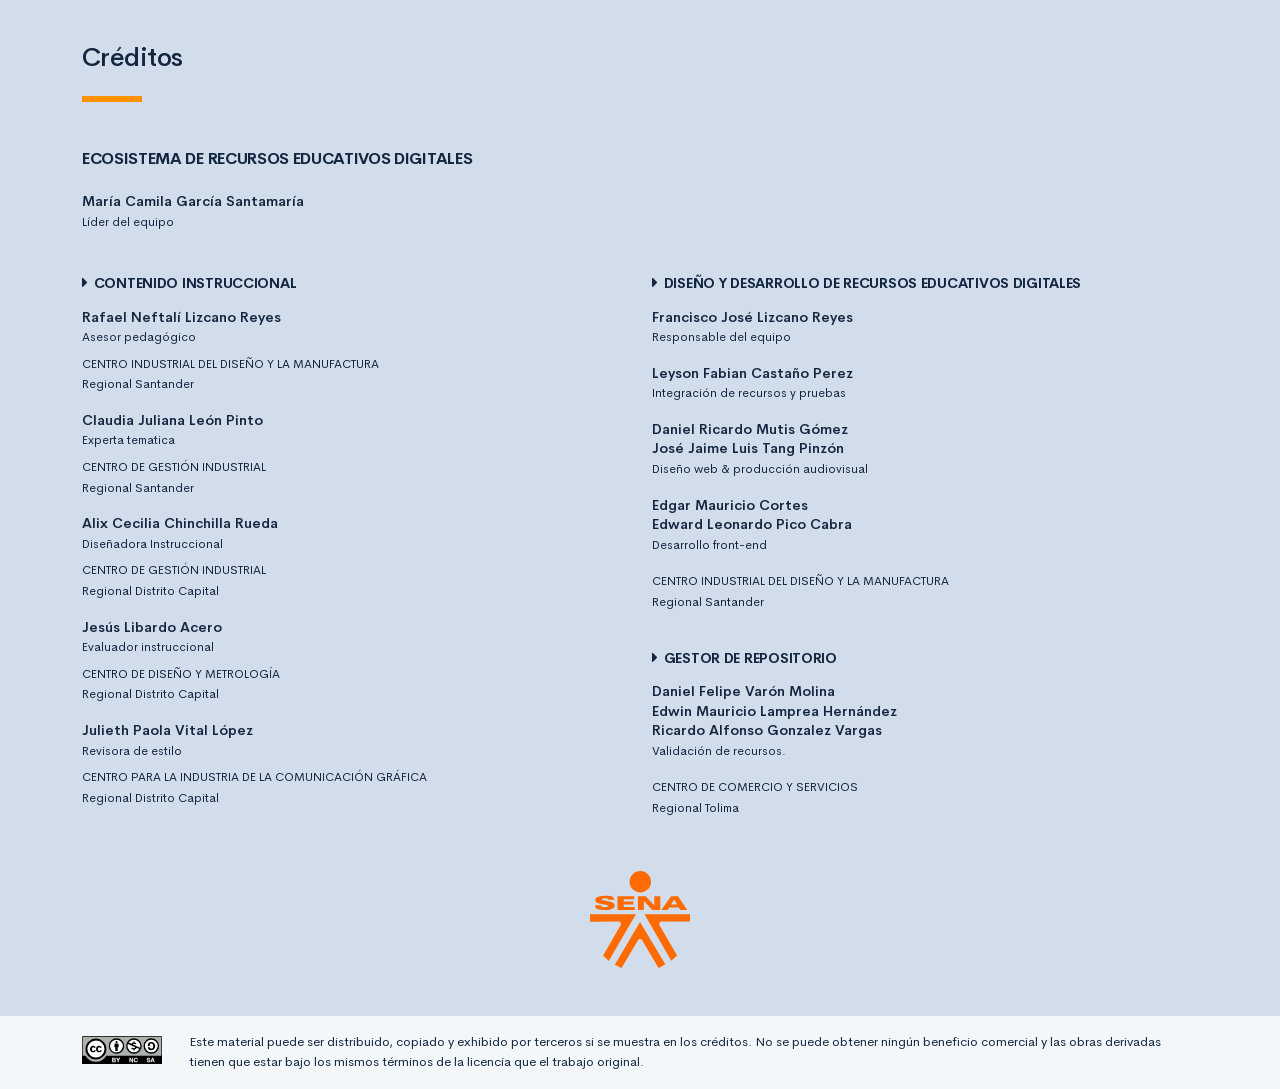
==== commit 71ae0bdf: "Ajustes hallazgos y empaquetado" ====
--- a/public/index.html
+++ b/public/index.html
@@ -125,7 +125,7 @@
                 <div class="row">
                     <div class="col-12 col-md-5">
                         <h3 class="footer-subtitulo mb-4">ECOSISTEMA DE RECURSOS EDUCATIVOS DIGITALES</h3>
-                        <p class="footer-texto mb-2"><strong>Ingry Dayanna Bonilla Monzon</strong><br /><span class="text-small">Líder del equipo</span></p>
+                        <p class="footer-texto mb-2"><strong>María Camila García Santamaría</strong><br /><span class="text-small">Líder del equipo</span></p>
                     </div>
                 </div>
                 <div class="row mt-5">
@@ -133,8 +133,6 @@
                         <h4 class="footer-subtitulo-2 mt-0">
                             <div class="fa fa-caret-right mr-2"></div>Contenido Instruccional
                         </h4>
-                        <p class="footer-texto mb-2"><strong>Gloria Matilde Lee Mejía </strong><br /><span class="text-small">Responsable del equipo</span></p>
-                        <p class="footer-texto"><span class="text-small text-uppercase">Centro de Comercio y Servicios</span><br /><span class="text-small">Regional Tolima</span></p>
                         <p class="footer-texto mb-2"><strong>Rafael Neftalí Lizcano Reyes</strong><br /><span class="text-small">Asesor pedagógico<br /></span></p>
                         <p class="footer-texto"><span class="text-small text-uppercase">CENTRO INDUSTRIAL DEL DISEÑO Y LA MANUFACTURA</span><br /><span class="text-small">Regional Santander</span></p>
                         <p class="footer-texto mb-2"><strong>Claudia Juliana León Pinto</strong><br /><span class="text-small">Experta tematica<br /></span></p>
@@ -160,7 +158,9 @@
                         <h4 class="footer-subtitulo-2 mt-5">
                             <div class="fa fa-caret-right mr-2"></div>Gestor de repositorio
                         </h4>
-                        <p class="footer-texto"><strong>Ricardo Alfonso Gonzalez Vargas</strong><br /><span class="text-small">Validación de recursos.<br /></span></p>
+                        <p class="footer-texto"><strong>Daniel Felipe Varón Molina</strong><br />
+                            <strong>Edwin Mauricio Lamprea Hernández</strong><br />
+                            <strong>Ricardo Alfonso Gonzalez Vargas</strong><br /><span class="text-small">Validación de recursos.<br /></span></p>
                         <p class="footer-texto"><span class="text-small text-uppercase">Centro de comercio y servicios</span><br /><span class="text-small">Regional Tolima</span></p>
                     </div>
                 </div>
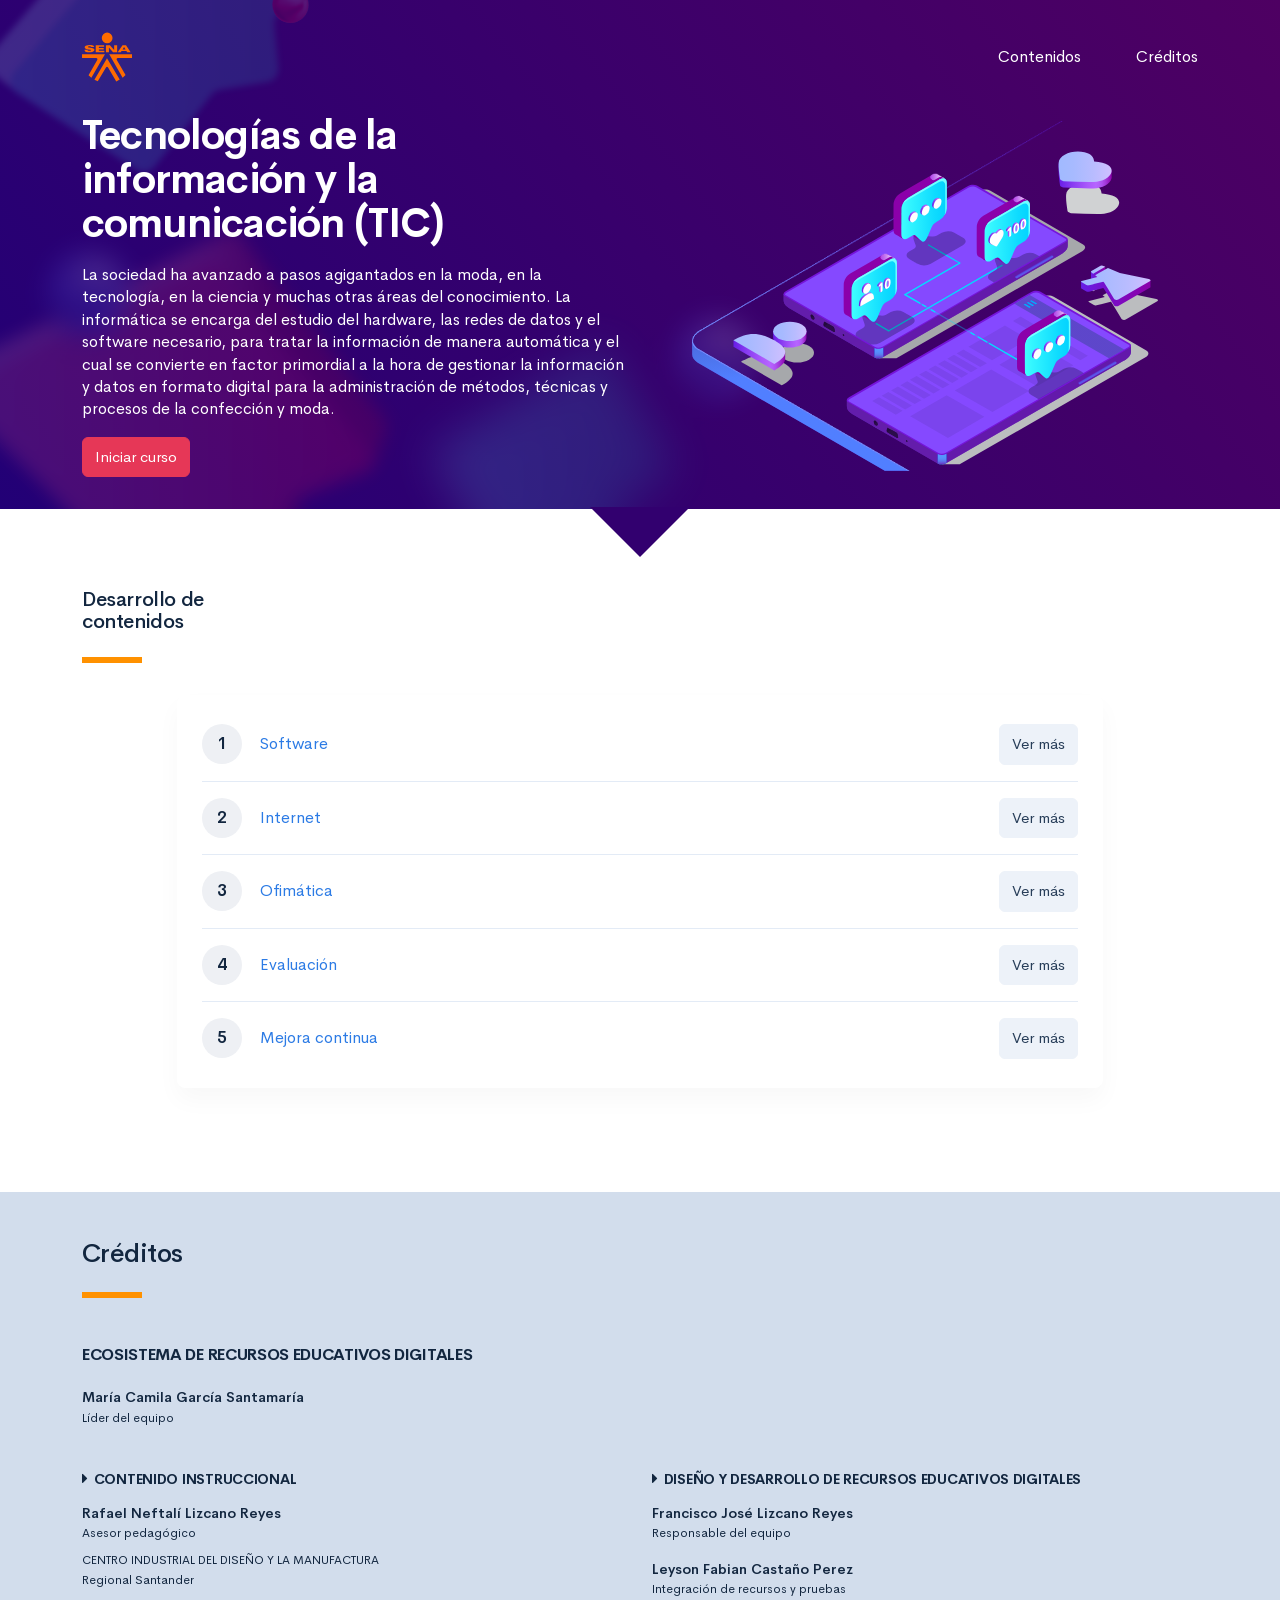
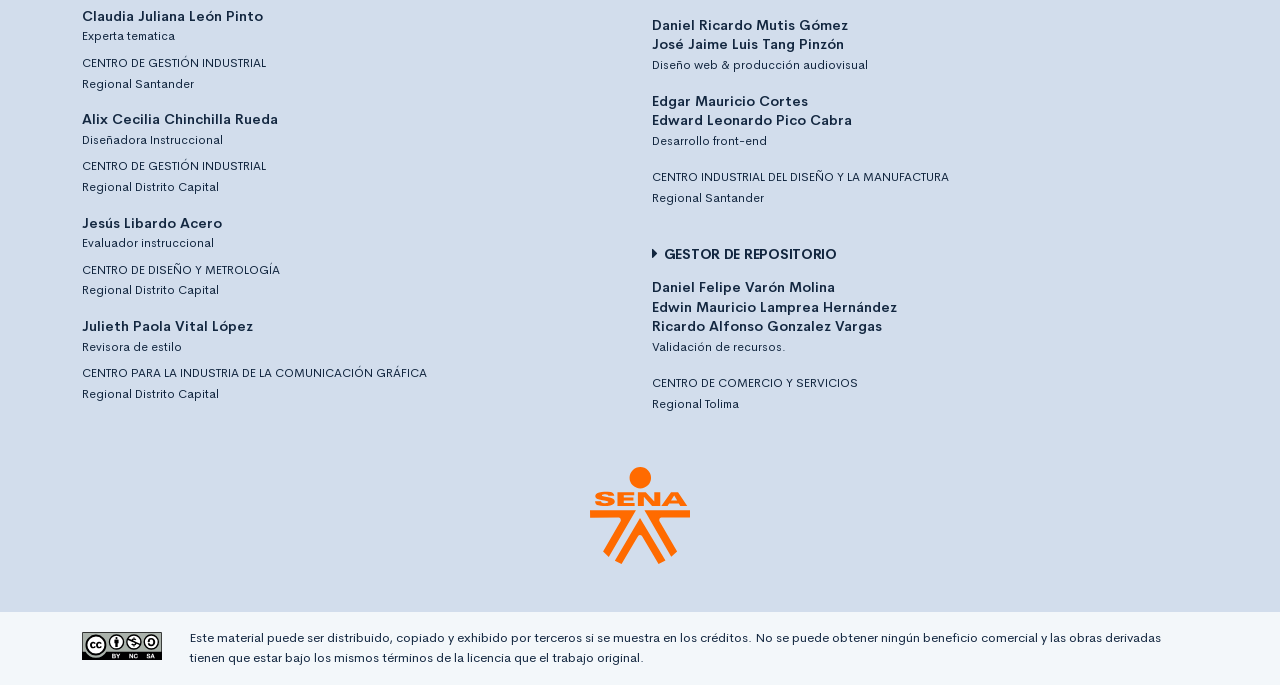
==== commit c984c8d8: "Se elimina espacio de resultados de aprendizaje" ====
--- a/public/index.html
+++ b/public/index.html
@@ -22,7 +22,6 @@
                         </a><a class="curso-topbar__menubar collapsed btn-menu-responsive d-none" data-toggle="collapse" href="#curso-topbar__nav" aria-expanded="false"><span></span><span></span><span></span></a>
                         <nav class="curso-topbar__nav collapse show d-none d-md-block" id="curso-topbar__nav">
                             <ul class="curso-topbar__list">
-                                <li class="curso-topbar__item"><a class="curso-topbar__link" href="#ResultadosAprendizaje"><span class="text-white">Resultados de aprendizaje</span></a></li>
                                 <li class="curso-topbar__item"><a class="curso-topbar__link" href="#IndiceTematico"><span class="text-white">Contenidos</span></a></li>
                                 <li class="curso-topbar__item"><a class="curso-topbar__link" href="#Creditos"><span class="text-white">Créditos</span></a></li>
                             </ul>
@@ -44,19 +43,6 @@
                 </div>
             </div>
         </header>
-        <section class="curso-resultados section bg-base-light" id="ResultadosAprendizaje">
-            <div class="container">
-                <h2> Resultados de <br>aprendizaje</h2>
-                <div class="brand-line-primary"></div>
-                <div class="card resultado-item">
-                    <div class="card-body">
-                        <ul class="bg-color-dark">
-                            <li> <span>Alistar herramientas de tecnologías de la información y la comunicación (TIC), de acuerdo con las necesidades de procesamiento de información y comunicación. </span></li>
-                        </ul>
-                    </div>
-                </div>
-            </div>
-        </section>
         <section class="curso-indice-tematico section" id="IndiceTematico">
             <div class="container">
                 <h2>Desarrollo de <br>contenidos</h2>
